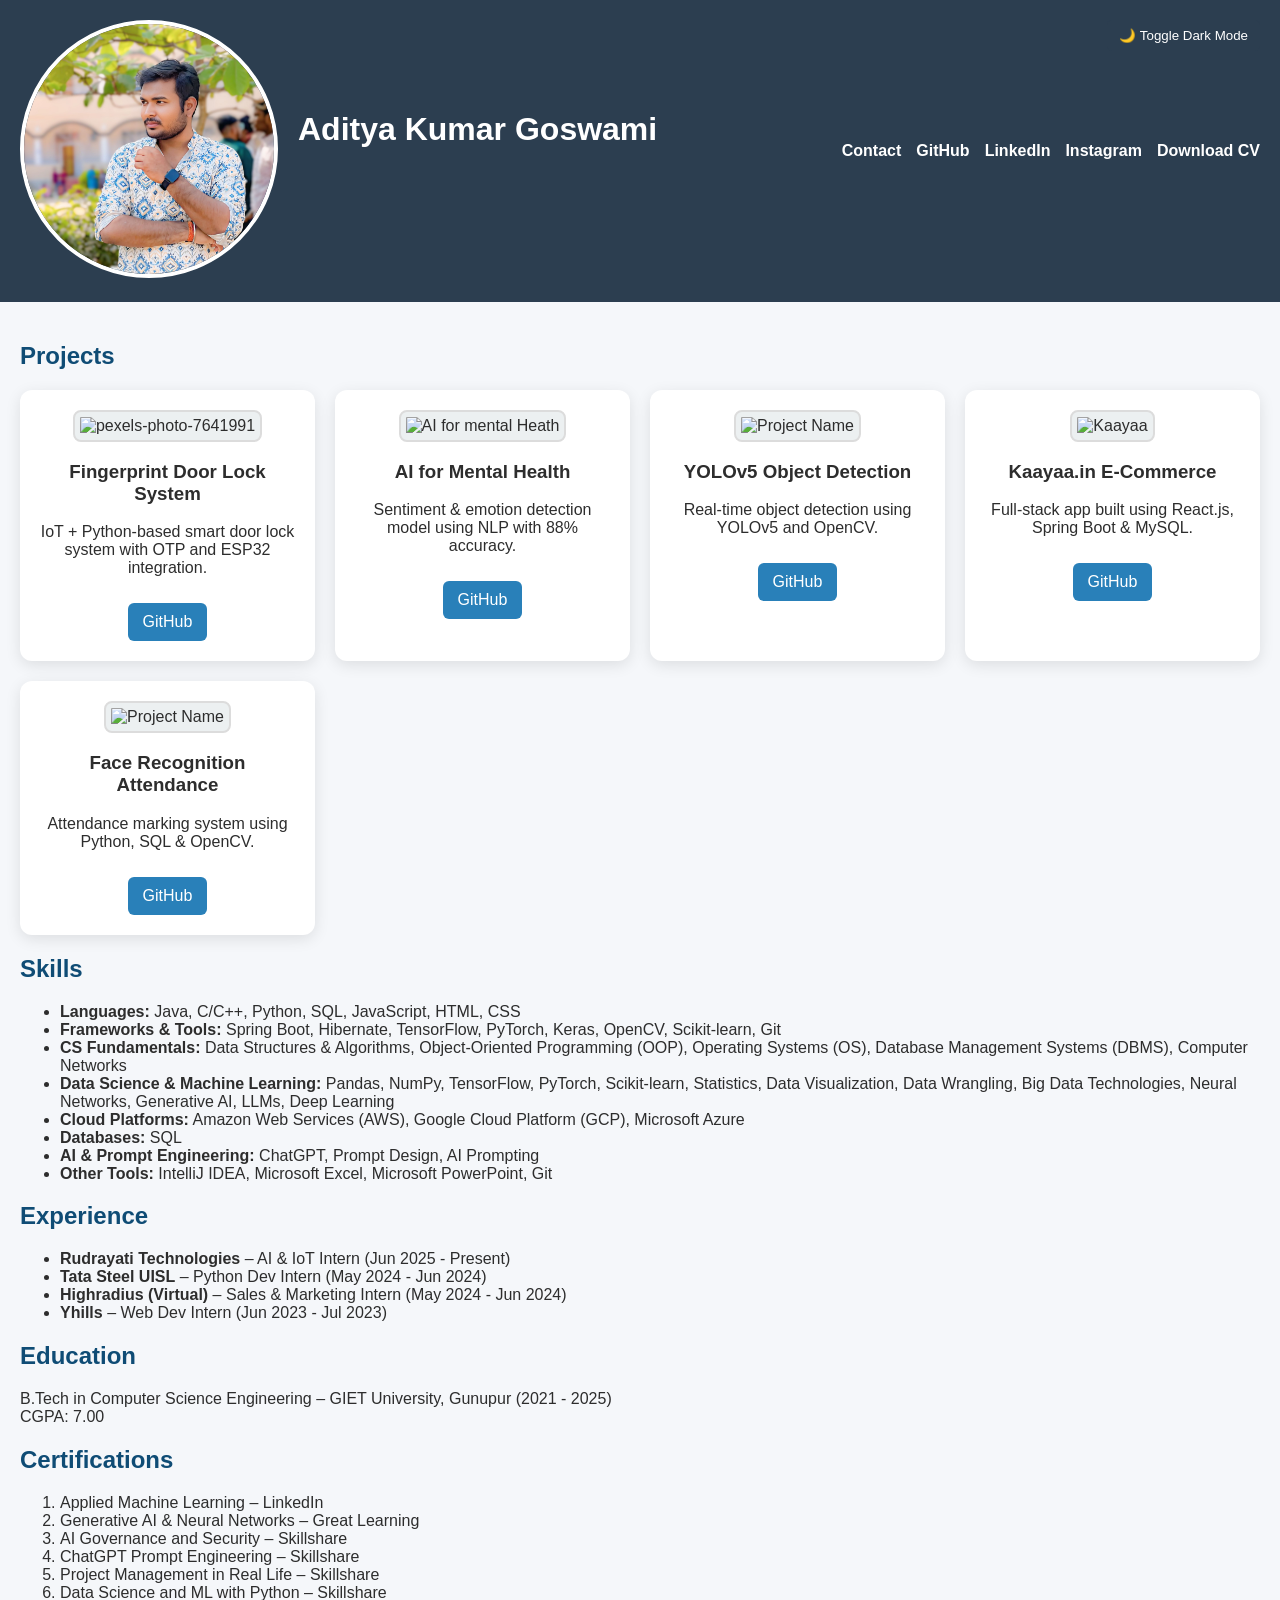
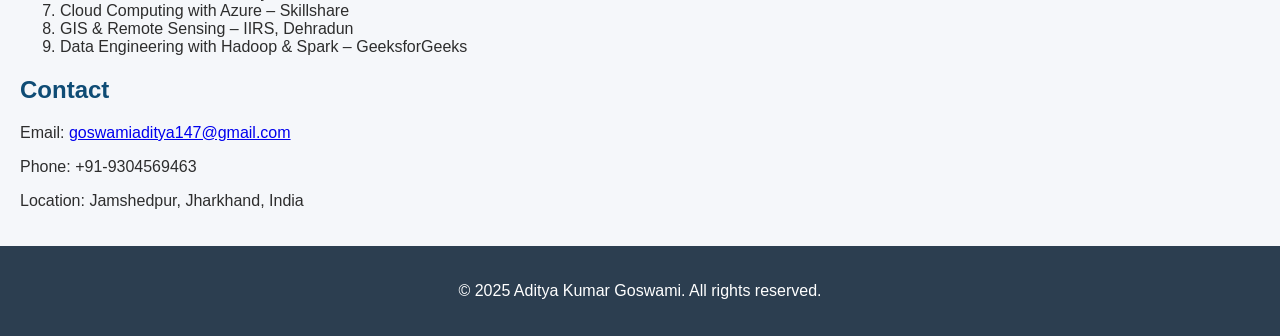
==== index.html @ 9caee517 "Rename index (1).html to index.html" ====
<!DOCTYPE html>
<html lang="en">
<head>
  <meta charset="UTF-8" />
  <meta name="viewport" content="width=device-width, initial-scale=1.0" />
  <title>Aditya Kumar Goswami | Portfolio</title>
  <link rel="stylesheet" href="style.css" />
  <script src="script.js" defer></script>
</head>
<body>
  <header>
    <div class="header-left">
      <div class="profile-pic">
        <img src="1738520344483.jpg" alt="Aditya Goswami" id="profile-image" />
      </div>
      <div class="intro-text">
        <h1>Aditya Kumar Goswami</h1>
        <p id="typing-intro"></p>
      </div>
    </div>
    <nav>
      <ul>
        <li><a href="#contact">Contact</a></li>
        <li><a href="https://github.com/aditya10m" target="_blank" rel="noopener noreferrer">GitHub</a></li>
        <li><a href="https://linkedin.com/in/aditya-goswami-2002adi" target="_blank" rel="noopener noreferrer">LinkedIn</a></li>
        <li><a href="https://www.instagram.com/adiityagoswamii/" target="_blank" rel="noopener noreferrer">Instagram</a></li>
        <li><a href="Aditya_Kumar_Goswami_Resume_ (2).pdf" download>Download CV</a></li>
      </ul>
    </nav>
  </header>

  <main>
    <section id="projects">
      <h2>Projects</h2>
      <div class="project-grid">
        <div class="project">
          <img src="https://images.pexels.com/photos/7641991/pexels-photo-7641991.jpeg" alt="pexels-photo-7641991" />
          <h3>Fingerprint Door Lock System</h3>
          <p>IoT + Python-based smart door lock system with OTP and ESP32 integration.</p>
          <a href="https://github.com/aditya10m/fingerprint-door-lock" target="_blank" rel="noopener noreferrer">GitHub</a>
        </div>
        <div class="project">
          <img src="https://images.pexels.com/photos/5181148/pexels-photo-5181148.jpeg" alt="AI for mental Heath" />
          <h3>AI for Mental Health</h3>
          <p>Sentiment & emotion detection model using NLP with 88% accuracy.</p>
          <a href="https://github.com/aditya10m/mental-health-ai" target="_blank" rel="noopener noreferrer">GitHub</a>
        </div>
        <div class="project">
          <img src="https://images.pexels.com/photos/10481269/pexels-photo-10481269.jpeg" alt="Project Name" />
          <h3>YOLOv5 Object Detection</h3>
          <p>Real-time object detection using YOLOv5 and OpenCV.</p>
          <a href="https://github.com/aditya10m/yolov5-detection" target="_blank" rel="noopener noreferrer">GitHub</a>
        </div>
        <div class="project">
          <img src="https://images.pexels.com/photos/6214450/pexels-photo-6214450.jpeg" alt="Kaayaa" />
          <h3>Kaayaa.in E-Commerce</h3>
          <p>Full-stack app built using React.js, Spring Boot & MySQL.</p>
          <a href="https://github.com/aditya10m/kaayaa-ecommerce" target="_blank" rel="noopener noreferrer">GitHub</a>
        </div>
        <div class="project">
          <img src="https://images.pexels.com/photos/8090151/pexels-photo-8090151.jpeg" alt="Project Name" />
          <h3>Face Recognition Attendance</h3>
          <p>Attendance marking system using Python, SQL & OpenCV.</p>
          <a href="https://github.com/aditya10m/face-recognition-attendance" target="_blank" rel="noopener noreferrer">GitHub</a>
        </div>
      </div>
    </section>

    <section id="skills">
      <h2>Skills</h2>
      <ul class="plain-skills">
        <li><strong>Languages:</strong> Java, C/C++, Python, SQL, JavaScript, HTML, CSS</li>
        <li><strong>Frameworks & Tools:</strong> Spring Boot, Hibernate, TensorFlow, PyTorch, Keras, OpenCV, Scikit-learn, Git</li>
        <li><strong>CS Fundamentals:</strong> Data Structures & Algorithms, Object-Oriented Programming (OOP), Operating Systems (OS), Database Management Systems (DBMS), Computer Networks</li>
        <li><strong>Data Science & Machine Learning:</strong> Pandas, NumPy, TensorFlow, PyTorch, Scikit-learn, Statistics, Data Visualization, Data Wrangling, Big Data Technologies, Neural Networks, Generative AI, LLMs, Deep Learning</li>
        <li><strong>Cloud Platforms:</strong> Amazon Web Services (AWS), Google Cloud Platform (GCP), Microsoft Azure</li>
        <li><strong>Databases:</strong> SQL</li>
        <li><strong>AI & Prompt Engineering:</strong> ChatGPT, Prompt Design, AI Prompting</li>
        <li><strong>Other Tools:</strong> IntelliJ IDEA, Microsoft Excel, Microsoft PowerPoint, Git</li>
      </ul>
    </section>

    <section id="experience">
      <h2>Experience</h2>
      <ul>
        <li><strong>Rudrayati Technologies</strong> – AI & IoT Intern (Jun 2025 - Present)</li>
        <li><strong>Tata Steel UISL</strong> – Python Dev Intern (May 2024 - Jun 2024)</li>
        <li><strong>Highradius (Virtual)</strong> – Sales & Marketing Intern (May 2024 - Jun 2024)</li>
        <li><strong>Yhills</strong> – Web Dev Intern (Jun 2023 - Jul 2023)</li>
      </ul>
    </section>

    <section id="education">
      <h2>Education</h2>
      <p>B.Tech in Computer Science Engineering – GIET University, Gunupur (2021 - 2025)<br />CGPA: 7.00</p>
    </section>

    <section id="certifications">
      <h2>Certifications</h2>
      <ol>
        <li>Applied Machine Learning – LinkedIn</li>
        <li>Generative AI & Neural Networks – Great Learning</li>
        <li>AI Governance and Security – Skillshare</li>
        <li>ChatGPT Prompt Engineering – Skillshare</li>
        <li>Project Management in Real Life – Skillshare</li>
        <li>Data Science and ML with Python – Skillshare</li>
        <li>Cloud Computing with Azure – Skillshare</li>
        <li>GIS & Remote Sensing – IIRS, Dehradun</li>
        <li>Data Engineering with Hadoop & Spark – GeeksforGeeks</li>
      </ol>
    </section>

    <section id="contact">
      <h2>Contact</h2>
      <p>Email: <a href="mailto:goswamiaditya147@gmail.com">goswamiaditya147@gmail.com</a></p>
      <p>Phone: +91-9304569463</p>
      <p>Location: Jamshedpur, Jharkhand, India</p>
    </section>
  </main>

  <footer>
    <p>&copy; 2025 Aditya Kumar Goswami. All rights reserved.</p>
  </footer>
</body>
</html>
---- style.css ----
body {
  margin: 0;
  font-family: 'Segoe UI', sans-serif;
  background-color: #f5f7fa;
  color: #2d2d2d;
  transition: background-color 0.3s ease, color 0.3s ease;
}

header {
  background-color: #2c3e50;
  color: white;
  padding: 20px;
  display: flex;
  justify-content: space-between;
  flex-wrap: wrap;
  align-items: center;
}

.header-left {
  display: flex;
  align-items: center;
}

.profile-pic img {
  height: 250px;
  width: 250px;
  border-radius: 50%;
  object-fit: cover;
  margin-right: 20px;
  border: 4px solid white;
}

nav ul {
  display: flex;
  gap: 15px;
  list-style: none;
  padding: 0;
  margin: 0;
  flex-wrap: wrap;
}

nav a {
  color: white;
  text-decoration: none;
  font-weight: bold;
}

main {
  padding: 20px;
}

h2 {
  color: #0f4c75;
}

.project-grid {
  display: grid;
  grid-template-columns: repeat(auto-fit, minmax(250px, 1fr));
  gap: 20px;
}

.project {
  background-color: #ffffff;
  border-radius: 12px;
  box-shadow: 0 4px 15px rgba(0, 0, 0, 0.1);
  padding: 20px;
  text-align: center;
  transition: transform 0.3s ease, box-shadow 0.3s ease;
}

.project:hover {
  transform: translateY(-8px);
  box-shadow: 0 12px 24px rgba(0, 0, 0, 0.2);
}

.project img {
  width: 100%;
  height: 200px;
  object-fit: cover;
  background-color: #ecf0f1;
  border: 2px solid #dcdcdc;
  padding: 5px;
  border-radius: 8px;
}


.project a {
  display: inline-block;
  margin-top: 10px;
  background-color: #2980b9;
  color: white;
  padding: 10px 15px;
  border-radius: 6px;
  text-decoration: none;
  font-weight: 500;
}

footer {
  text-align: center;
  padding: 20px;
  background-color: #2c3e50;
  color: white;
}

.dark-mode {
  background-color: #121212;
  color: #e0e0e0;
}

.dark-mode header,
.dark-mode footer {
  background-color: #1e1e1e;
  color: white;
}

.dark-mode .project {
  background-color: #1e1e1e;
  box-shadow: 0 0 10px rgba(255, 255, 255, 0.05);
}

#typing-intro {
  font-size: 1.5rem;
  color: #2980b9;
  font-weight: bold;
  text-align: center;
  padding: 10px;
  margin-top: 10px;
}

@media screen and (max-width: 768px) {
  .header-left {
    flex-direction: column;
    align-items: center;
    text-align: center;
  }
  nav ul {
    justify-content: center;
    flex-direction: column;
    align-items: center;
  }
  .profile-pic img {
    margin-bottom: 10px;
  }
  main {
    padding: 15px;
  }
  .project-grid {
    grid-template-columns: 1fr;
  }
}
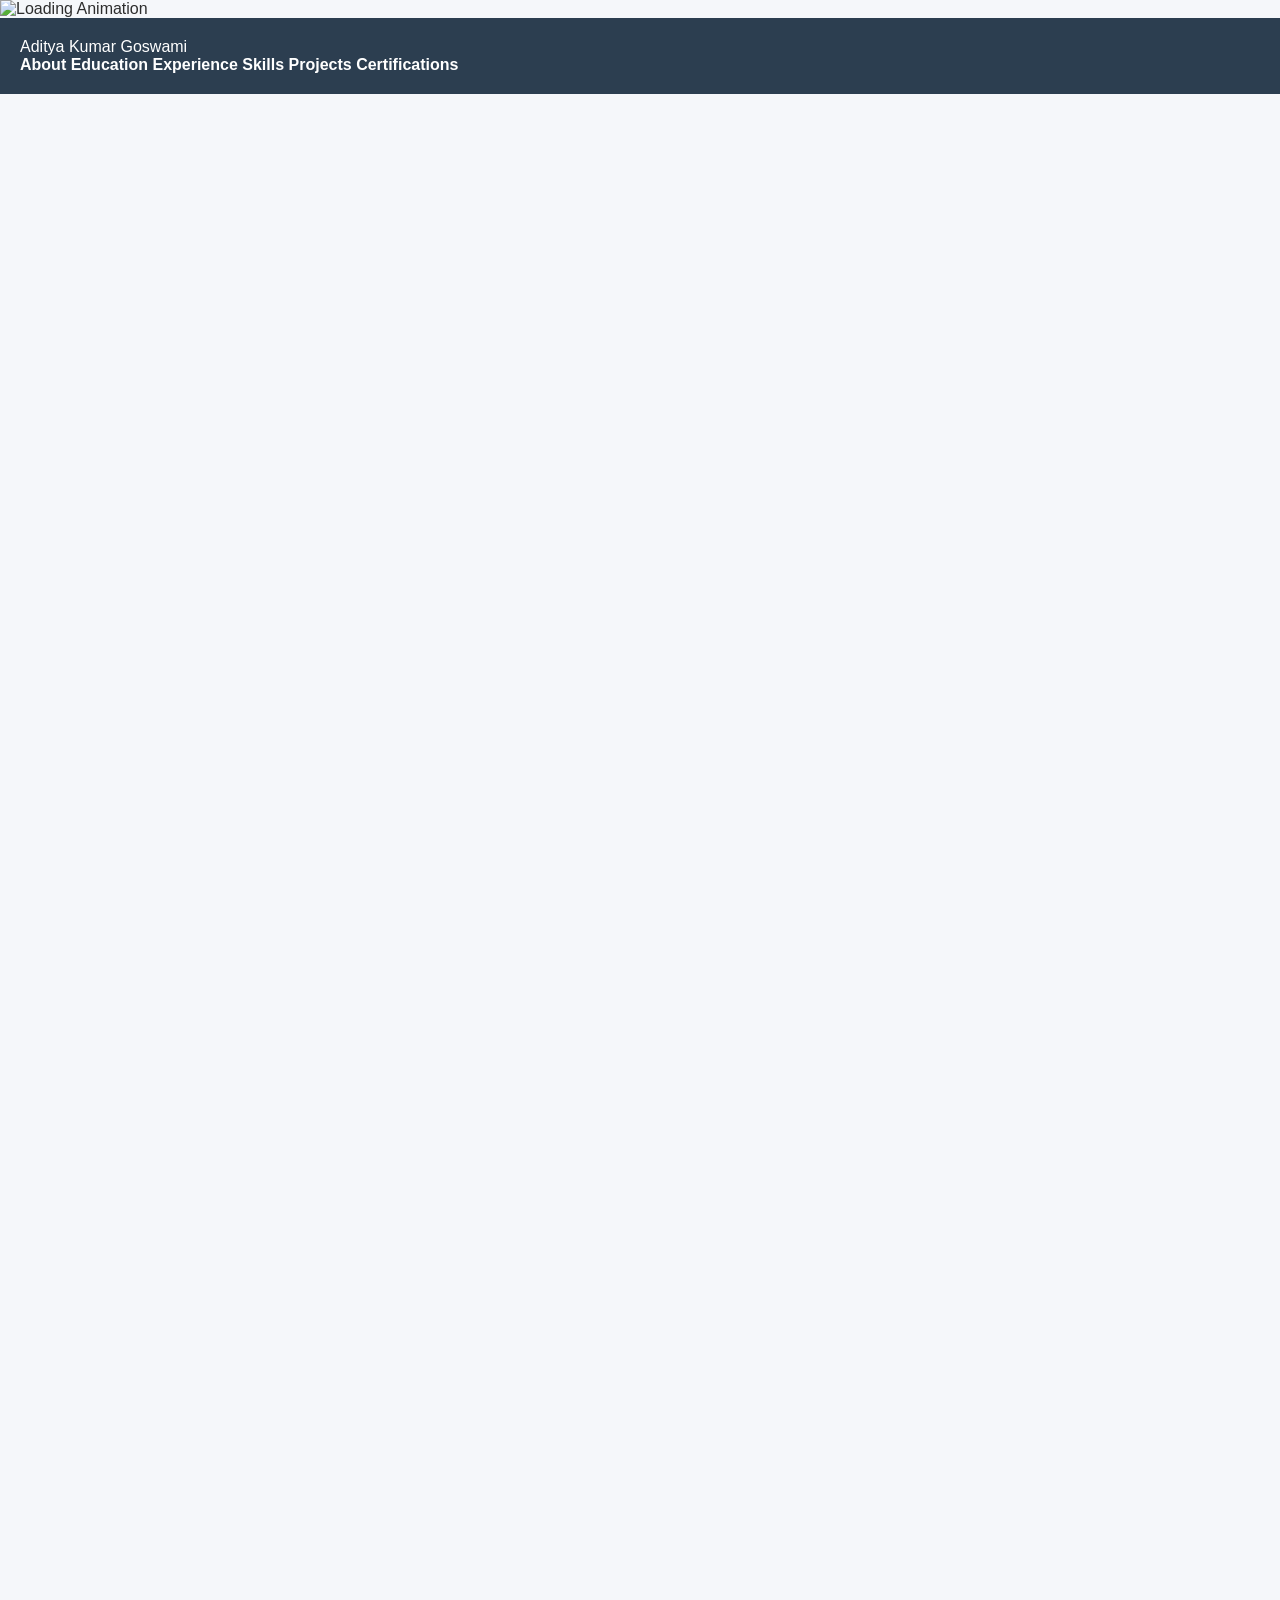
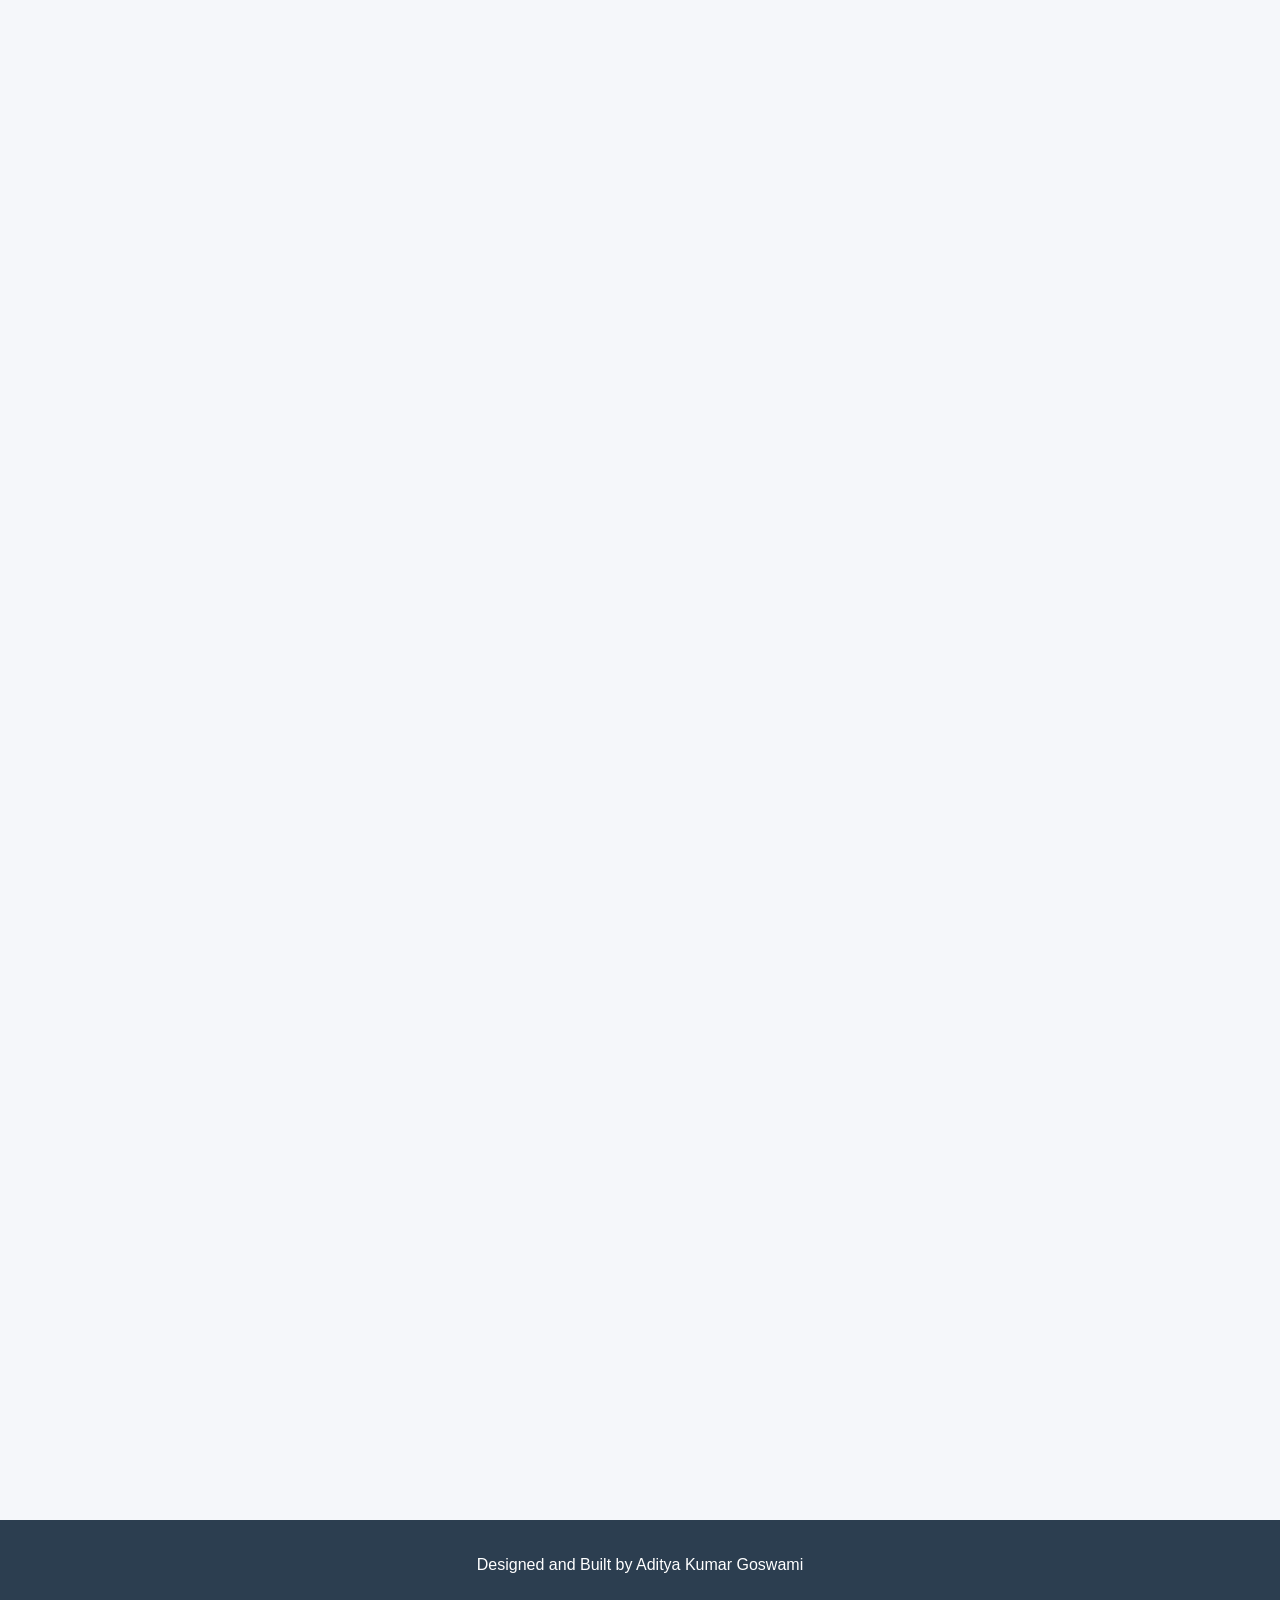
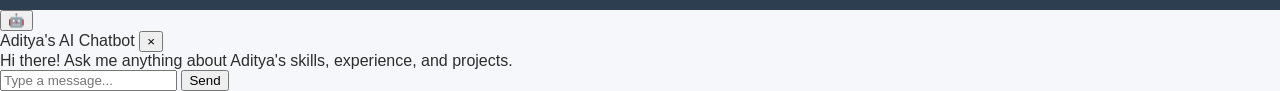
==== commit bd42c9de: "Update index.html" ====
--- a/index.html
+++ b/index.html
@@ -1,125 +1,570 @@
 <!DOCTYPE html>
 <html lang="en">
 <head>
-  <meta charset="UTF-8" />
-  <meta name="viewport" content="width=device-width, initial-scale=1.0" />
-  <title>Aditya Kumar Goswami | Portfolio</title>
-  <link rel="stylesheet" href="style.css" />
-  <script src="script.js" defer></script>
+    <meta charset="UTF-8">
+    <meta name="viewport" content="width=device-width, initial-scale=1.0">
+    <title>Aditya Kumar Goswami | Portfolio</title>
+    <link rel="preconnect" href="https://fonts.googleapis.com">
+    <link rel="preconnect" href="https://fonts.gstatic.com" crossorigin>
+    <link href="https://fonts.googleapis.com/css2?family=Poppins:wght@300;400;500;600;700&display=swap" rel="stylesheet">
+    <link rel="stylesheet" href="style.css">
 </head>
 <body>
-  <header>
-    <div class="header-left">
-      <div class="profile-pic">
-        <img src="1738520344483.jpg" alt="Aditya Goswami" id="profile-image" />
-      </div>
-      <div class="intro-text">
-        <h1>Aditya Kumar Goswami</h1>
-        <p id="typing-intro"></p>
-      </div>
+
+    <!-- Main Preloader -->
+    <div id="preloader">
+        <img src="https://images.pexels.com/photos/879109/pexels-photo-879109.jpeg" alt="Loading Animation" class="loader-image">
     </div>
-    <nav>
-      <ul>
-        <li><a href="#contact">Contact</a></li>
-        <li><a href="https://github.com/aditya10m" target="_blank" rel="noopener noreferrer">GitHub</a></li>
-        <li><a href="https://linkedin.com/in/aditya-goswami-2002adi" target="_blank" rel="noopener noreferrer">LinkedIn</a></li>
-        <li><a href="https://www.instagram.com/adiityagoswamii/" target="_blank" rel="noopener noreferrer">Instagram</a></li>
-        <li><a href="Aditya_Kumar_Goswami_Resume_ (2).pdf" download>Download CV</a></li>
-      </ul>
-    </nav>
-  </header>
-
-  <main>
-    <section id="projects">
-      <h2>Projects</h2>
-      <div class="project-grid">
-        <div class="project">
-          <img src="https://images.pexels.com/photos/7641991/pexels-photo-7641991.jpeg" alt="pexels-photo-7641991" />
-          <h3>Fingerprint Door Lock System</h3>
-          <p>IoT + Python-based smart door lock system with OTP and ESP32 integration.</p>
-          <a href="https://github.com/aditya10m/fingerprint-door-lock" target="_blank" rel="noopener noreferrer">GitHub</a>
+
+    <header>
+        <div class="container">
+            <span class="logo">Aditya Kumar Goswami</span>
+            <nav class="nav-links">
+                <a href="#about">About</a>
+                <a href="#education">Education</a>
+                <a href="#experience">Experience</a>
+                <a href="#skills">Skills</a>
+                <a href="#projects">Projects</a>
+                <a href="#certifications">Certifications</a>
+            </nav>
         </div>
-        <div class="project">
-          <img src="https://images.pexels.com/photos/5181148/pexels-photo-5181148.jpeg" alt="AI for mental Heath" />
-          <h3>AI for Mental Health</h3>
-          <p>Sentiment & emotion detection model using NLP with 88% accuracy.</p>
-          <a href="https://github.com/aditya10m/mental-health-ai" target="_blank" rel="noopener noreferrer">GitHub</a>
+    </header>
+
+    <main class="hidden-until-loaded">
+        <!-- About Section -->
+        <section id="about" class="section">
+            <div class="container hero fade-in-up">
+                <div class="about-content">
+                    <div class="about-text">
+                        <img src="https://media.licdn.com/dms/image/v2/D4E03AQFhVcs6I_U81g/profile-displayphoto-shrink_800_800/B4EZU43xXkGYAs-/0/1740415900931?e=1759968000&v=beta&t=Bw-JlSOUQEfnYe8GjG--J8WN7OvDdaYjADPb8DIlbi8" alt="Aditya's Profile Picture" class="profile-picture">
+                        <h1>Aditya Kumar Goswami</h1>
+                        <div class="animated-roles">
+                            <span class="typing-text"></span><span class="cursor">|</span>
+                        </div>
+                    </div>
+                </div>
+                <div class="contact-info">
+                    <a href="https://linkedin.com/in/aditya-goswami-2002adi" target="_blank">
+                        <svg class="icon" xmlns="http://www.w3.org/2000/svg" viewBox="0 0 24 24" width="24" height="24"><path d="M19 0h-14c-2.761 0-5 2.239-5 5v14c0 2.761 2.239 5 5 5h14c2.762 0 5-2.239 5-5v-14c0-2.761-2.238-5-5-5zm-11 19h-3v-11h3v11zm-1.5-12.268c-.966 0-1.75-.79-1.75-1.761 0-.971.784-1.76 1.75-1.76s1.75.789 1.75 1.76c0 .971-.784 1.761-1.75 1.761zm13.5 12.268h-3v-5.604c0-3.368-4-3.113-4 0v5.604h-3v-11h3v1.765c1.396-2.586 7-2.777 7 2.476v6.759z"/></svg>LinkedIn
+                    </a>
+                    <a href="https://github.com/aditya10m" target="_blank">
+                        <svg class="icon" xmlns="http://www.w3.org/2000/svg" viewBox="0 0 24 24" width="24" height="24"><path d="M12 0c-6.626 0-12 5.373-12 12 0 5.302 3.438 9.8 8.207 11.387.599.111.793-.261.793-.577v-2.234c-3.338.726-4.033-1.416-4.033-1.416-.546-1.387-1.333-1.756-1.333-1.756-1.089-.745.083-.729.083-.729 1.205.084 1.839 1.237 1.839 1.237 1.07 1.834 2.809 1.305 3.492.997.107-.775.418-1.305.762-1.604-2.665-.305-5.467-1.334-5.467-5.931 0-1.311.469-2.381 1.236-3.221-.124-.303-.535-1.524.117-3.176 0 0 1.008-.322 3.301 1.23.957-.266 1.983-.399 3.003-.404 1.02.005 2.046.138 3.006.404 2.291-1.552 3.297-1.23 3.297-1.23.653 1.653.242 2.874.118 3.176.77.84 1.235 1.911 1.235 3.221 0 4.609-2.807 5.624-5.479 5.921.43.372.823 1.102.823 2.222v3.293c0 .319.192.601.797.576 4.765-1.589 8.204-6.086 8.204-11.386 0-6.627-5.373-12-12-12z"/></svg>GitHub
+                    </a>
+                    <a href="mailto:goswamiaditya147@gmail.com">
+                        <svg class="icon" xmlns="http://www.w3.org/2000/svg" viewBox="0 0 24 24" width="24" height="24"><path d="M22 6c0-1.104-.896-2-2-2h-16c-1.104 0-2 .896-2 2v12c0 1.104.896 2 2 2h16c1.104 0 2-.896 2-2v-12zm-2 0l-8 5.337-8-5.337h16zm0 12h-16v-1.755l8 5.336 8-5.336v1.755z"/></svg>Email
+                    </a>
+                    <a href="tel:+919304569463">
+                        <svg class="icon" xmlns="http://www.w3.org/2000/svg" viewBox="0 0 24 24" width="24" height="24"><path d="M20 22.5c0 .828-.672 1.5-1.5 1.5s-1.5-.672-1.5-1.5c0-.828.672-1.5 1.5-1.5s1.5.672 1.5 1.5zm-8 0c0 .828-.672 1.5-1.5 1.5s-1.5-.672-1.5-1.5c0-.828.672-1.5 1.5-1.5s1.5.672 1.5 1.5zm8-18c0-1.104-.896-2-2-2h-12c-1.104 0-2 .896-2 2v14c0 1.104.896 2 2 2h12c1.104 0 2-.896 2-2v-14zm-2 0v14h-12v-14h12z"/></svg>+91-9304569463
+                    </a>
+                </div>
+                <div class="download-button-container">
+                    <a href="" download="Aditya_Kumar_Goswami_CV.pdf">
+                        <button class="download-cv-btn">Download CV</button>
+                    </a>
+                </div>
+            </div>
+        </section>
+
+        <!-- Education Section -->
+        <section id="education" class="section">
+            <div class="container">
+                <h2 class="section-heading fade-in-up">
+                    <svg class="icon" xmlns="http://www.w3.org/2000/svg" viewBox="0 0 24 24" width="30" height="30"><path d="M12 11c1.657 0 3-1.343 3-3s-1.343-3-3-3-3 1.343-3 3 1.343 3 3 3zm5-6.5c-1.385.0-2.529.626-3.235 1.637-.69-.976-1.815-1.637-3.235-1.637-1.657 0-3 1.343-3 3s1.343 3 3 3c1.657 0 3-1.343 3-3v-2.005l1-1.011c.883-.883 2.05-.999 3.012-.662.962.337 1.642 1.18 1.642 2.278v6.995c0 1.104.896 2 2 2h1v-12c0-1.104-.896-2-2-2zm-12 11.5v-10h-2v12h18v-2h-16zm12 5h-12v-2h12v2z"/></svg>
+                    Education
+                </h2>
+                <div class="timeline">
+                    <div class="timeline-item fade-in-up">
+                        <div class="timeline-item-content card">
+                            <h3>B.Tech in Computer Science Engineering</h3>
+                            <p>Gandhi Institute Of Engineering Technology, Gunupur</p>
+                            <p><strong>CGPA:</strong> 7.00</p>
+                            <p>2021-2025</p>
+                        </div>
+                    </div>
+                </div>
+            </div>
+        </section>
+
+        <!-- Experience Section -->
+        <section id="experience" class="section">
+            <div class="container">
+                <h2 class="section-heading fade-in-up">
+                    <svg class="icon" xmlns="http://www.w3.org/2000/svg" viewBox="0 0 24 24" width="30" height="30"><path d="M12 2c5.523 0 10 4.477 10 10s-4.477 10-10 10-10-4.477-10-10 4.477-10 10-10zm0 2c-4.418 0-8 3.582-8 8s3.582 8 8 8 8-3.582 8-8-3.582-8-8-8zm.996 4.332l.004-.002c-.002-.001-.004-.002-.007-.002h-1.986c-.003 0-.005.001-.007.002l.004.002v5.668h-2c-.552 0-1 .448-1 1s.448 1 1 1h6c.552 0 1-.448 1-1s-.448-1-1-1h-2v-5.668z"/></svg>
+                    Experience
+                </h2>
+                <div class="timeline">
+                    <div class="timeline-item fade-in-up">
+                        <div class="timeline-item-content card">
+                            <h3>IOT And AI Developer Intern</h3>
+                            <p>Rudrayati Technologies | June 2025 - Current</p>
+                            <ul>
+                                <li>Designed and implemented a fingerprint-based door lock system for Tata Steel Jamshedpur using IoT and Python.</li>
+                                <li>Developing a Head Count System using Python and AI with real-time occupancy tracking.</li>
+                            </ul>
+                        </div>
+                    </div>
+                    <div class="timeline-item fade-in-up">
+                        <div class="timeline-item-content card">
+                            <h3>Python Development Engineer Intern</h3>
+                            <p>Tata Steel Utilities & Infrastructure Services LTD | May 2024 - June 2024</p>
+                            <ul>
+                                <li>Built a Face Recognition Attendance System using Python, OpenCV, SQL, and Machine Learning.</li>
+                                <li>Implemented backend database integration, testing, and real-time monitoring tools.</li>
+                            </ul>
+                        </div>
+                    </div>
+                    <div class="timeline-item fade-in-up">
+                        <div class="timeline-item-content card">
+                            <h3>Sales and Marketing Intern</h3>
+                            <p>Highradius (Virtual) | May 2024 - June 2024</p>
+                            <ul>
+                                <li>Developed impactful sales management presentations and data-driven visuals.</li>
+                            </ul>
+                        </div>
+                    </div>
+                    <div class="timeline-item fade-in-up">
+                        <div class="timeline-item-content card">
+                            <h3>Web Development Intern</h3>
+                            <p>Yhills | June 2023 - July 2023</p>
+                            <ul>
+                                <li>Developed an E-commerce website with SQL backend and a responsive landing page using HTML, CSS, JavaScript, Bootstrap.</li>
+                            </ul>
+                        </div>
+                    </div>
+                </div>
+            </div>
+        </section>
+
+        <!-- Skills Section -->
+        <section id="skills" class="section">
+            <div class="container">
+                <h2 class="section-heading fade-in-up">
+                    <svg class="icon" xmlns="http://www.w3.org/2000/svg" viewBox="0 0 24 24" width="30" height="30"><path d="M12 2c5.514 0 10 4.486 10 10s-4.486 10-10 10-10-4.486-10-10 4.486-10 10-10zm0 2c-4.411 0-8 3.589-8 8s3.589 8 8 8 8-3.589 8-8-3.589-8-8-8zm2 14h-4c-1.104 0-2-.896-2-2s.896-2 2-2h4c1.104 0 2 .896 2 2s-.896 2-2 2zm0-4h-4c-1.104 0-2-.896-2-2s.896-2 2-2h4c1.104 0 2 .896 2 2s-.896 2-2 2zm0-4h-4c-1.104 0-2-.896-2-2s.896-2 2-2h4c1.104 0 2 .896 2 2s-.896 2-2 2zm-4-4h4c1.104 0 2-.896 2-2s-.896-2-2-2h-4c-1.104 0-2 .896-2 2s.896 2 2 2z"/></svg>
+                    Skills
+                </h2>
+                <div class="skills-grid">
+                    <div class="skill-category card fade-in-up">
+                        <h4>Languages</h4>
+                        <div class="skill-list">
+                            <span class="skill-item">Java</span>
+                            <span class="skill-item">C</span>
+                            <span class="skill-item">C++</span>
+                            <span class="skill-item">C#</span>
+                            <span class="skill-item">Python</span>
+                            <span class="skill-item">SQL</span>
+                            <span class="skill-item">JavaScript</span>
+                            <span class="skill-item">HTML</span>
+                            <span class="skill-item">CSS</span>
+                        </div>
+                    </div>
+                    <div class="skill-category card fade-in-up">
+                        <h4>Frameworks & Tools</h4>
+                        <div class="skill-list">
+                            <span class="skill-item">Spring Boot</span>
+                            <span class="skill-item">Hibernate</span>
+                            <span class="skill-item">.NET Core</span>
+                            <span class="skill-item">TensorFlow</span>
+                            <span class="skill-item">PyTorch</span>
+                            <span class="skill-item">Keras</span>
+                            <span class="skill-item">OpenCV</span>
+                            <span class="skill-item">Scikit-learn</span>
+                            <span class="skill-item">Git</span>
+                        </div>
+                    </div>
+                    <div class="skill-category card fade-in-up">
+                        <h4>CS Fundamentals</h4>
+                        <div class="skill-list">
+                            <span class="skill-item">DSA</span>
+                            <span class="skill-item">OOP</span>
+                            <span class="skill-item">Operating Systems</span>
+                            <span class="skill-item">Computer Networks</span>
+                        </div>
+                    </div>
+                    <div class="skill-category card fade-in-up">
+                        <h4>Data Science & ML</h4>
+                        <div class="skill-list">
+                            <span class="skill-item">Pandas</span>
+                            <span class="skill-item">NumPy</span>
+                            <span class="skill-item">TensorFlow</span>
+                            <span class="skill-item">PyTorch</span>
+                            <span class="skill-item">Scikit-learn</span>
+                            <span class="skill-item">Statistics</span>
+                            <span class="skill-item">Data Visualization</span>
+                            <span class="skill-item">Data Wrangling</span>
+                            <span class="skill-item">Big Data</span>
+                            <span class="skill-item">Neural Networks</span>
+                            <span class="skill-item">Generative AI</span>
+                            <span class="skill-item">LLMs</span>
+                            <span class="skill-item">Deep Learning</span>
+                        </div>
+                    </div>
+                    <div class="skill-category card fade-in-up">
+                        <h4>Cloud Platforms</h4>
+                        <div class="skill-list">
+                            <span class="skill-item">AWS</span>
+                            <span class="skill-item">GCP</span>
+                            <span class="skill-item">Microsoft Azure</span>
+                        </div>
+                    </div>
+                    <div class="skill-category card fade-in-up">
+                        <h4>Databases</h4>
+                        <div class="skill-list">
+                            <span class="skill-item">SQL</span>
+                            <span class="skill-item">DBMS</span>
+                        </div>
+                    </div>
+                    <div class="skill-category card fade-in-up">
+                        <h4>AI & Prompt Eng.</h4>
+                        <div class="skill-list">
+                            <span class="skill-item">ChatGPT</span>
+                            <span class="skill-item">Prompt Design</span>
+                            <span class="skill-item">AI Prompting</span>
+                        </div>
+                    </div>
+                    <div class="skill-category card fade-in-up">
+                        <h4>Other Tools</h4>
+                        <div class="skill-list">
+                            <span class="skill-item">IntelliJ IDEA</span>
+                            <span class="skill-item">Microsoft Excel</span>
+                            <span class="skill-item">Microsoft PowerPoint</span>
+                            <span class="skill-item">Rubrik</span>
+                            <span class="skill-item">Git</span>
+                        </div>
+                    </div>
+                </div>
+            </div>
+        </section>
+
+        <!-- Projects Section -->
+        <section id="projects" class="section">
+            <div class="container">
+                <h2 class="section-heading fade-in-up">
+                    <svg class="icon" xmlns="http://www.w3.org/2000/svg" viewBox="0 0 24 24" width="30" height="30"><path d="M12 2c5.514 0 10 4.486 10 10s-4.486 10-10 10-10-4.486-10-10 4.486-10 10-10zm0 2c-4.411 0-8 3.589-8 8s3.589 8 8 8 8-3.589 8-8-3.589-8-8-8zm-1 3.5v7h2v-7h-2zm-3 0v7h2v-7h-2zm6 0v7h2v-7h-2z"/></svg>
+                    Projects
+                </h2>
+                <div class="projects-grid">
+                    <div class="project-card card fade-in-up">
+                        <h3>Kaayaa.in (E-commerce Website)</h3>
+                        <p data-brief="Built a full-stack e-commerce site with React.js, Spring Boot, and MySQL, featuring login, cart, and admin panel.">Built a full-stack e-commerce site with React.js, Spring Boot, and MySQL, featuring login, cart, and admin panel.</p>
+                        <button class="expand-btn">✨ Expand Details</button>
+                        <div class="generated-description" style="display:none;"></div>
+                        <div class="loading-indicator" style="display:none;">Generating...</div>
+                    </div>
+                    <div class="project-card card fade-in-up">
+                        <h3>AI for Mental Health (Sentiment Detection)</h3>
+                        <p data-brief="Created a sentiment & emotion detection model using Python, achieving 88% accuracy.">Created a sentiment & emotion detection model using Python, achieving 88% accuracy.</p>
+                        <button class="expand-btn">✨ Expand Details</button>
+                        <div class="generated-description" style="display:none;"></div>
+                        <div class="loading-indicator" style="display:none;">Generating...</div>
+                    </div>
+                    <div class="project-card card fade-in-up">
+                        <h3>Object Detection System (YOLOv5)</h3>
+                        <p data-brief="Implemented real-time object detection and tracking using YOLOv5 and OpenCV.">Implemented real-time object detection and tracking using YOLOv5 and OpenCV.</p>
+                        <button class="expand-btn">✨ Expand Details</button>
+                        <div class="generated-description" style="display:none;"></div>
+                        <div class="loading-indicator" style="display:none;">Generating...</div>
+                    </div>
+                    <div class="project-card card fade-in-up">
+                        <h3>Face Recognition Attendance System</h3>
+                        <p data-brief="Developed a robust attendance system using Python, AI, ML, and SQL.">Developed a robust attendance system using Python, AI, ML, and SQL.</p>
+                        <button class="expand-btn">✨ Expand Details</button>
+                        <div class="generated-description" style="display:none;"></div>
+                        <div class="loading-indicator" style="display:none;">Generating...</div>
+                    </div>
+                    <div class="project-card card fade-in-up">
+                        <h3>Banking Management System</h3>
+                        <p data-brief="Built a Java-based banking system with secure transaction processing and SQL database.">Built a Java-based banking system with secure transaction processing and SQL database.</p>
+                        <button class="expand-btn">✨ Expand Details</button>
+                        <div class="generated-description" style="display:none;"></div>
+                        <div class="loading-indicator" style="display:none;">Generating...</div>
+                    </div>
+                </div>
+            </div>
+        </section>
+
+        <!-- Certifications Section -->
+        <section id="certifications" class="section">
+            <div class="container">
+                <h2 class="section-heading fade-in-up">
+                    <svg class="icon" xmlns="http://www.w3.org/2000/svg" viewBox="0 0 24 24" width="30" height="30"><path d="M22 6c0-1.104-.896-2-2-2h-16c-1.104 0-2 .896-2 2v12c0 1.104.896 2 2 2h16c1.104 0 2-.896 2-2v-12zm-2 0l-8 5.337-8-5.337h16zm0 12h-16v-1.755l8 5.336 8-5.336v1.755z"/></svg>
+                    Certifications
+                </h2>
+                <div class="certifications-list">
+                    <div class="certification-card fade-in-up">
+                        <h4>GIS & Remote Sensing</h4>
+                        <p>IIRS, Dehradun</p>
+                    </div>
+                    <div class="certification-card fade-in-up">
+                        <h4>Applied Machine Learning: Algorithms</h4>
+                        <p>LinkedIn (Issued Jul 2025)</p>
+                    </div>
+                    <div class="certification-card fade-in-up">
+                        <h4>Generative AI & Neural Networks</h4>
+                        <p>Great Learning (Issued Jul 2024)</p>
+                    </div>
+                    <div class="certification-card fade-in-up">
+                        <h4>Data Science and Machine Learning with Python</h4>
+                        <p>Skillshare (Issued Jun 2025)</p>
+                    </div>
+                    <div class="certification-card fade-in-up">
+                        <h4>Artificial Intelligence (AI) Governance and Security 2025</h4>
+                        <p>Skillshare (Issued May 2025)</p>
+                    </div>
+                    <div class="certification-card fade-in-up">
+                        <h4>ChatGPT Masterclass: The Guide to AI & Prompt Engineering</h4>
+                        <p>Skillshare (Issued May 2025)</p>
+                    </div>
+                    <div class="certification-card fade-in-up">
+                        <h4>Project Management in Real Life</h4>
+                        <p>Skillshare (Issued May 2025)</p>
+                    </div>
+                    <div class="certification-card fade-in-up">
+                        <h4>Cloud Computing with Azure</h4>
+                        <p>Skillshare (Issued Apr 2025)</p>
+                    </div>
+                    <div class="certification-card fade-in-up">
+                        <h4>Data Engineering Course Online – With Hadoop and Spark</h4>
+                        <p>GeeksforGeeks (Issued Jun 2025)</p>
+                    </div>
+                </div>
+            </div>
+        </section>
+    </main>
+
+    <footer>
+        <p>Designed and Built by Aditya Kumar Goswami</p>
+    </footer>
+
+    <!-- Chatbot Button and Container -->
+    <button id="chatbot-button">🤖</button>
+    <div id="chatbot-container">
+        <div class="chatbot-header">
+            <span>Aditya's AI Chatbot</span>
+            <button class="close-btn">&times;</button>
         </div>
-        <div class="project">
-          <img src="https://images.pexels.com/photos/10481269/pexels-photo-10481269.jpeg" alt="Project Name" />
-          <h3>YOLOv5 Object Detection</h3>
-          <p>Real-time object detection using YOLOv5 and OpenCV.</p>
-          <a href="https://github.com/aditya10m/yolov5-detection" target="_blank" rel="noopener noreferrer">GitHub</a>
+        <div class="chatbot-messages">
+            <div class="message-bubble bot-message">Hi there! Ask me anything about Aditya's skills, experience, and projects.</div>
         </div>
-        <div class="project">
-          <img src="https://images.pexels.com/photos/6214450/pexels-photo-6214450.jpeg" alt="Kaayaa" />
-          <h3>Kaayaa.in E-Commerce</h3>
-          <p>Full-stack app built using React.js, Spring Boot & MySQL.</p>
-          <a href="https://github.com/aditya10m/kaayaa-ecommerce" target="_blank" rel="noopener noreferrer">GitHub</a>
+        <div class="chatbot-input-area">
+            <input type="text" id="chatbot-input" placeholder="Type a message...">
+            <button id="chatbot-send-btn">Send</button>
         </div>
-        <div class="project">
-          <img src="https://images.pexels.com/photos/8090151/pexels-photo-8090151.jpeg" alt="Project Name" />
-          <h3>Face Recognition Attendance</h3>
-          <p>Attendance marking system using Python, SQL & OpenCV.</p>
-          <a href="https://github.com/aditya10m/face-recognition-attendance" target="_blank" rel="noopener noreferrer">GitHub</a>
-        </div>
-      </div>
-    </section>
-
-    <section id="skills">
-      <h2>Skills</h2>
-      <ul class="plain-skills">
-        <li><strong>Languages:</strong> Java, C/C++, Python, SQL, JavaScript, HTML, CSS</li>
-        <li><strong>Frameworks & Tools:</strong> Spring Boot, Hibernate, TensorFlow, PyTorch, Keras, OpenCV, Scikit-learn, Git</li>
-        <li><strong>CS Fundamentals:</strong> Data Structures & Algorithms, Object-Oriented Programming (OOP), Operating Systems (OS), Database Management Systems (DBMS), Computer Networks</li>
-        <li><strong>Data Science & Machine Learning:</strong> Pandas, NumPy, TensorFlow, PyTorch, Scikit-learn, Statistics, Data Visualization, Data Wrangling, Big Data Technologies, Neural Networks, Generative AI, LLMs, Deep Learning</li>
-        <li><strong>Cloud Platforms:</strong> Amazon Web Services (AWS), Google Cloud Platform (GCP), Microsoft Azure</li>
-        <li><strong>Databases:</strong> SQL</li>
-        <li><strong>AI & Prompt Engineering:</strong> ChatGPT, Prompt Design, AI Prompting</li>
-        <li><strong>Other Tools:</strong> IntelliJ IDEA, Microsoft Excel, Microsoft PowerPoint, Git</li>
-      </ul>
-    </section>
-
-    <section id="experience">
-      <h2>Experience</h2>
-      <ul>
-        <li><strong>Rudrayati Technologies</strong> – AI & IoT Intern (Jun 2025 - Present)</li>
-        <li><strong>Tata Steel UISL</strong> – Python Dev Intern (May 2024 - Jun 2024)</li>
-        <li><strong>Highradius (Virtual)</strong> – Sales & Marketing Intern (May 2024 - Jun 2024)</li>
-        <li><strong>Yhills</strong> – Web Dev Intern (Jun 2023 - Jul 2023)</li>
-      </ul>
-    </section>
-
-    <section id="education">
-      <h2>Education</h2>
-      <p>B.Tech in Computer Science Engineering – GIET University, Gunupur (2021 - 2025)<br />CGPA: 7.00</p>
-    </section>
-
-    <section id="certifications">
-      <h2>Certifications</h2>
-      <ol>
-        <li>Applied Machine Learning – LinkedIn</li>
-        <li>Generative AI & Neural Networks – Great Learning</li>
-        <li>AI Governance and Security – Skillshare</li>
-        <li>ChatGPT Prompt Engineering – Skillshare</li>
-        <li>Project Management in Real Life – Skillshare</li>
-        <li>Data Science and ML with Python – Skillshare</li>
-        <li>Cloud Computing with Azure – Skillshare</li>
-        <li>GIS & Remote Sensing – IIRS, Dehradun</li>
-        <li>Data Engineering with Hadoop & Spark – GeeksforGeeks</li>
-      </ol>
-    </section>
-
-    <section id="contact">
-      <h2>Contact</h2>
-      <p>Email: <a href="mailto:goswamiaditya147@gmail.com">goswamiaditya147@gmail.com</a></p>
-      <p>Phone: +91-9304569463</p>
-      <p>Location: Jamshedpur, Jharkhand, India</p>
-    </section>
-  </main>
-
-  <footer>
-    <p>&copy; 2025 Aditya Kumar Goswami. All rights reserved.</p>
-  </footer>
+    </div>
+    
+    <script>
+        document.addEventListener("DOMContentLoaded", function() {
+            const preloader = document.getElementById('preloader');
+            const mainContent = document.querySelector('main');
+            
+            // Promises for minimum load time and page content load
+            const minTimePromise = new Promise(resolve => setTimeout(resolve, 3000));
+            const pageLoadPromise = new Promise(resolve => window.addEventListener('load', resolve));
+
+            // Hide preloader after both conditions are met
+            Promise.all([minTimePromise, pageLoadPromise]).then(() => {
+                preloader.classList.add('hide');
+                mainContent.style.visibility = 'visible';
+                mainContent.style.opacity = '1';
+            });
+
+            // Set initial state of main content to hidden
+            mainContent.style.visibility = 'hidden';
+            mainContent.style.opacity = '0';
+            mainContent.style.transition = 'opacity 1s ease-out';
+
+            // Smooth scroll for navigation links
+            document.querySelectorAll('a[href^="#"]').forEach(anchor => {
+                anchor.addEventListener('click', function (e) {
+                    e.preventDefault();
+                    document.querySelector(this.getAttribute('href')).scrollIntoView({
+                        behavior: 'smooth'
+                    });
+                });
+            });
+
+            // Intersection Observer for fade-in animations
+            const observerOptions = {
+                root: null,
+                rootMargin: '0px',
+                threshold: 0.2
+            };
+
+            const observer = new IntersectionObserver((entries, observer) => {
+                entries.forEach(entry => {
+                    if (entry.isIntersecting) {
+                        entry.target.classList.add('is-visible');
+                        observer.unobserve(entry.target);
+                    }
+                });
+            }, observerOptions);
+
+            document.querySelectorAll('.fade-in-up').forEach(element => {
+                observer.observe(element);
+            });
+
+            // Typing animation for roles
+            const roles = ["Software Developer and AI Engineer", "IoT & AI Developer Intern"];
+            const typingTextElement = document.querySelector('.typing-text');
+            let roleIndex = 0;
+            let charIndex = 0;
+            let isDeleting = false;
+
+            function typeEffect() {
+                const currentRole = roles[roleIndex];
+                const displayText = isDeleting
+                    ? currentRole.substring(0, charIndex--)
+                    : currentRole.substring(0, charIndex++);
+
+                typingTextElement.textContent = displayText;
+
+                if (!isDeleting && charIndex > currentRole.length) {
+                    setTimeout(() => isDeleting = true, 1500);
+                } else if (isDeleting && charIndex < 0) {
+                    isDeleting = false;
+                    roleIndex = (roleIndex + 1) % roles.length;
+                    charIndex = 0;
+                }
+
+                const typingSpeed = isDeleting ? 50 : 100;
+                setTimeout(typeEffect, typingSpeed);
+            }
+
+            typeEffect();
+
+            // Gemini API call for project descriptions
+            const expandButtons = document.querySelectorAll('.expand-btn');
+
+            async function getProjectDetails(title, brief) {
+                const prompt = `Generate a detailed, engaging, and professional single-paragraph description for a portfolio project titled "${title}". The current brief summary is: "${brief}". The output should be only the paragraph, without any extra text or titles.`;
+
+                const payload = {
+                    contents: [{ parts: [{ text: prompt }] }],
+                    model: "gemini-2.5-flash-preview-05-20"
+                };
+                const apiKey = "AIzaSyCaBGFo97LN8XSymsiZzIPvI12fv_0ej_8"; 
+                const apiUrl = `https://generativelanguage.googleapis.com/v1beta/models/gemini-2.5-flash-preview-05-20:generateContent?key=${apiKey}`;
+
+                try {
+                    const response = await fetch(apiUrl, {
+                        method: 'POST',
+                        headers: { 'Content-Type': 'application/json' },
+                        body: JSON.stringify(payload)
+                    });
+                    const result = await response.json();
+                    if (result.candidates && result.candidates.length > 0 && result.candidates[0].content && result.candidates[0].content.parts && result.candidates[0].content.parts.length > 0) {
+                        return result.candidates[0].content.parts[0].text;
+                    }
+                    return "Could not generate a detailed description.";
+                } catch (error) {
+                    console.error("API call failed:", error);
+                    return "Failed to generate description. Please try again later.";
+                }
+            }
+
+            expandButtons.forEach(button => {
+                button.addEventListener('click', async (event) => {
+                    const card = event.target.closest('.project-card');
+                    const title = card.querySelector('h3').textContent;
+                    const brief = card.querySelector('p').getAttribute('data-brief');
+                    const generatedDescriptionDiv = card.querySelector('.generated-description');
+                    const loadingIndicator = card.querySelector('.loading-indicator');
+
+                    // Hide button and show loading indicator
+                    button.style.display = 'none';
+                    loadingIndicator.style.display = 'block';
+
+                    const newDescription = await getProjectDetails(title, brief);
+
+                    // Hide loading indicator and show description
+                    loadingIndicator.style.display = 'none';
+                    generatedDescriptionDiv.textContent = newDescription;
+                    generatedDescriptionDiv.style.display = 'block';
+                });
+            });
+
+            // Chatbot Functionality
+            const chatbotButton = document.getElementById('chatbot-button');
+            const chatbotContainer = document.getElementById('chatbot-container');
+            const closeBtn = document.querySelector('.close-btn');
+            const chatbotMessages = document.querySelector('.chatbot-messages');
+            const chatbotInput = document.getElementById('chatbot-input');
+            const chatbotSendBtn = document.getElementById('chatbot-send-btn');
+            
+            let chatHistory = [{
+                role: "model",
+                parts: [{ text: "Hi there! Ask me anything about Aditya's skills, experience, and projects." }]
+            }];
+
+            function appendMessage(role, text) {
+                const messageBubble = document.createElement('div');
+                messageBubble.classList.add('message-bubble');
+                messageBubble.classList.add(role === 'user' ? 'user-message' : 'bot-message');
+                messageBubble.textContent = text;
+                chatbotMessages.appendChild(messageBubble);
+                chatbotMessages.scrollTop = chatbotMessages.scrollHeight; // Auto-scroll to the latest message
+            }
+
+            async function sendMessage() {
+                const userText = chatbotInput.value.trim();
+                if (userText === '') return;
+
+                appendMessage('user', userText);
+                chatHistory.push({ role: 'user', parts: [{ text: userText }] });
+                chatbotInput.value = '';
+
+                // Add a "typing" indicator
+                const typingIndicator = document.createElement('div');
+                typingIndicator.classList.add('chatbot-typing-indicator');
+                typingIndicator.textContent = 'Typing...';
+                chatbotMessages.appendChild(typingIndicator);
+                chatbotMessages.scrollTop = chatbotMessages.scrollHeight;
+
+                const payload = {
+                    contents: chatHistory,
+                    model: "gemini-2.5-flash-preview-05-20"
+                };
+                const apiKey = "AIzaSyCaBGFo97LN8XSymsiZzIPvI12fv_0ej_8"; 
+                const apiUrl = `https://generativelanguage.googleapis.com/v1beta/models/gemini-2.5-flash-preview-05-20:generateContent?key=${apiKey}`;
+
+                try {
+                    const response = await fetch(apiUrl, {
+                        method: 'POST',
+                        headers: { 'Content-Type': 'application/json' },
+                        body: JSON.stringify(payload)
+                    });
+
+                    const result = await response.json();
+                    const botResponse = result.candidates?.[0]?.content?.parts?.[0]?.text || "Sorry, I am unable to respond at the moment.";
+
+                    // Remove the typing indicator before appending the actual message
+                    chatbotMessages.removeChild(typingIndicator);
+
+                    appendMessage('bot', botResponse);
+                    chatHistory.push({ role: 'model', parts: [{ text: botResponse }] });
+
+                } catch (error) {
+                    console.error("Chatbot API call failed:", error);
+                    chatbotMessages.removeChild(typingIndicator);
+                    appendMessage('bot', "Oops! Something went wrong. Please try again.");
+                }
+            }
+
+            chatbotButton.addEventListener('click', () => {
+                chatbotContainer.classList.toggle('is-visible');
+            });
+
+            closeBtn.addEventListener('click', () => {
+                chatbotContainer.classList.remove('is-visible');
+            });
+
+            chatbotSendBtn.addEventListener('click', sendMessage);
+            chatbotInput.addEventListener('keydown', (event) => {
+                if (event.key === 'Enter') {
+                    sendMessage();
+                }
+            });
+        });
+    </script>
 </body>
 </html>
+
--- a/style.css
+++ b/style.css
@@ -19,11 +19,28 @@
 .header-left {
   display: flex;
   align-items: center;
+  .header-left {
+  display: flex;
+  flex-wrap: wrap; /* enables wrapping if needed */
+  align-items: center;
+  gap: 20px;
+  }
+  .intro-text {
+  flex: 1;
+  min-width: 200px;
+  }
+  #typing-intro {
+  font-size: 1.2rem;
+  color: #2980b9;
+  font-weight: bold;
+  padding-top: 8px;
+  }
+  
 }
 
 .profile-pic img {
-  height: 250px;
-  width: 250px;
+  height: 200px;
+  width: 200px;
   border-radius: 50%;
   object-fit: cover;
   margin-right: 20px;
@@ -147,4 +164,4 @@
   .project-grid {
     grid-template-columns: 1fr;
   }
-}+}
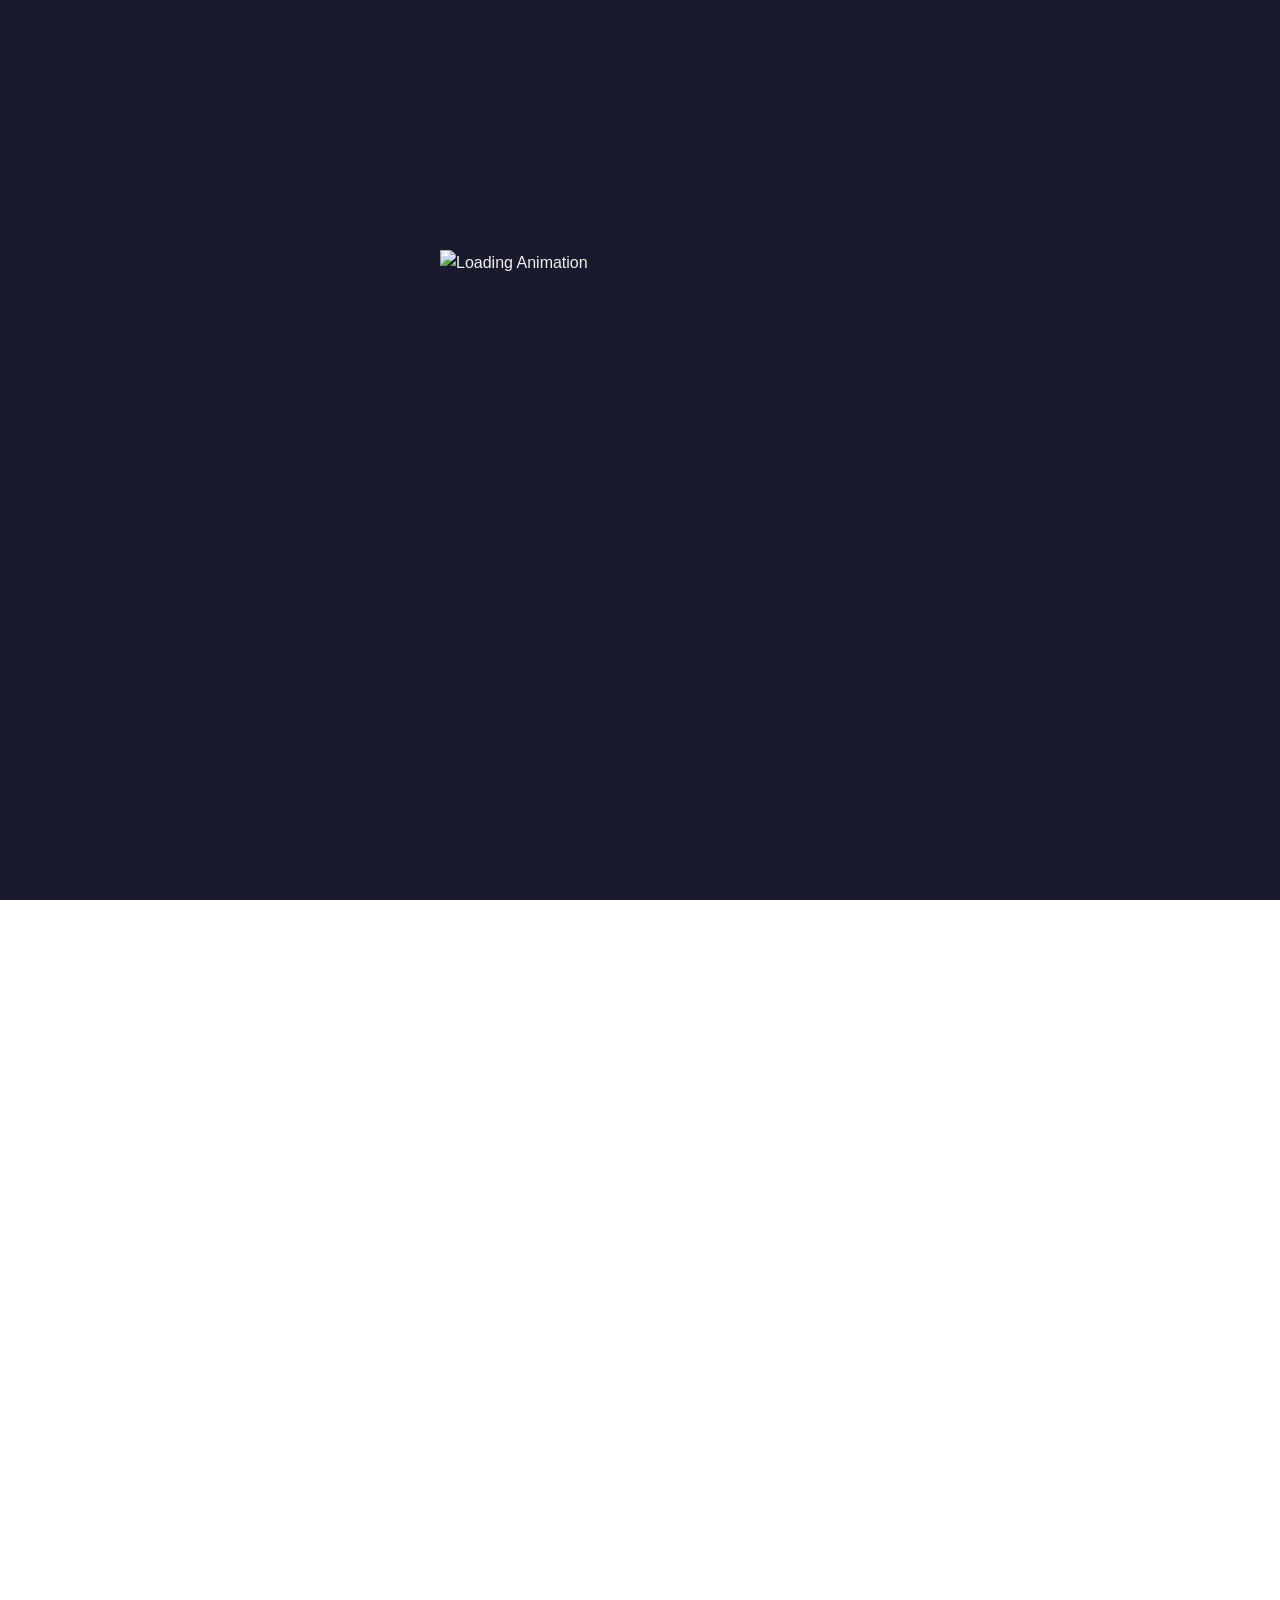
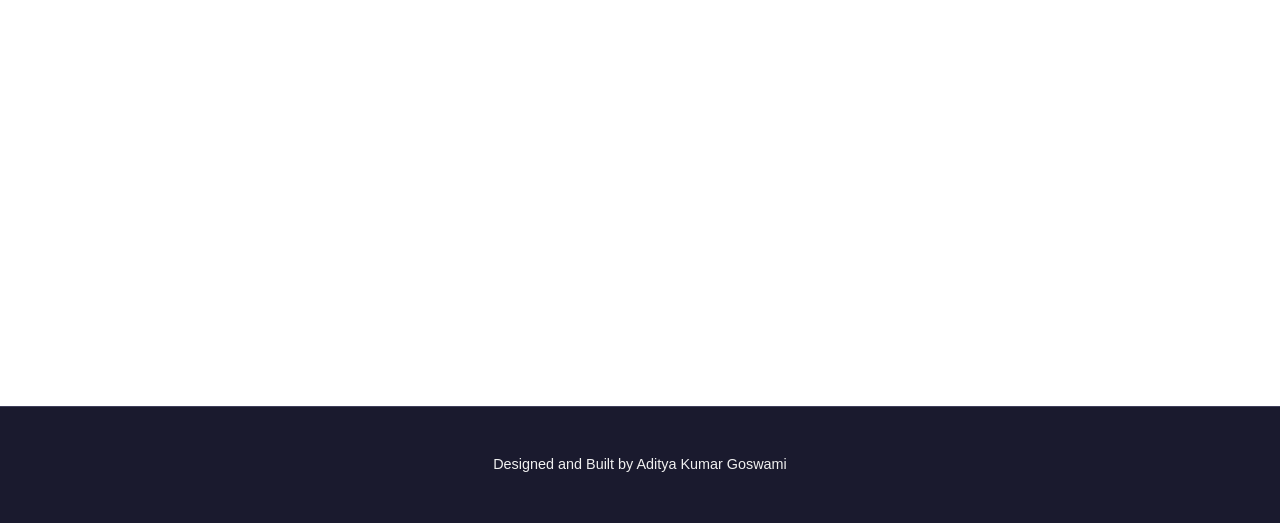
==== commit 779ddae7: "Update index.html" ====
--- a/index.html
+++ b/index.html
@@ -58,7 +58,7 @@
                     </a>
                 </div>
                 <div class="download-button-container">
-                    <a href="" download="Aditya_Kumar_Goswami_CV.pdf">
+                    <a href="" download="Aditya_Kumar_Goswami_Resume_ (2).pdf">
                         <button class="download-cv-btn">Download CV</button>
                     </a>
                 </div>
--- a/style.css
+++ b/style.css
@@ -1,167 +1,623 @@
+:root {
+    --bg-color-start: #0a0a0a;
+    --bg-color-end: #1a1a2e;
+    --card-bg-color: #1a1a2e;
+    --text-color: #f0f0f0;
+    --heading-color: #e6e6fa;
+    --accent-color: #6a059b;
+    --border-color: #3f3f5a;
+}
+
 body {
-  margin: 0;
-  font-family: 'Segoe UI', sans-serif;
-  background-color: #f5f7fa;
-  color: #2d2d2d;
-  transition: background-color 0.3s ease, color 0.3s ease;
+    font-family: 'Poppins', sans-serif;
+    background: linear-gradient(135deg, var(--bg-color-start), var(--bg-color-end));
+    background-attachment: fixed;
+    color: var(--text-color);
+    line-height: 1.6;
+    margin: 0;
+    padding: 0;
+    overflow-x: hidden;
+}
+
+/* Preloader Styles */
+#preloader {
+    position: fixed;
+    top: 0;
+    left: 0;
+    width: 100vw;
+    height: 100vh;
+    background-color: var(--bg-color-end);
+    display: grid;
+    place-items: center;
+    z-index: 9999;
+    opacity: 1;
+    visibility: visible;
+    transition: opacity 0.5s ease, visibility 0.5s ease;
+}
+
+#preloader.hide {
+    opacity: 0;
+    visibility: hidden;
+}
+
+.loader-image {
+    width: 400px;
+    height: 400px;
+    object-fit: contain;
+    animation: pulse-glow 2s infinite alternate;
+}
+
+@keyframes pulse-glow {
+    0% {
+        transform: scale(1);
+        filter: drop-shadow(0 0 10px var(--accent-color));
+    }
+    100% {
+        transform: scale(1.05);
+        filter: drop-shadow(0 0 20px var(--accent-color));
+    }
+}
+
+.container {
+    max-width: 1000px;
+    margin: auto;
+    padding: 0 1.5rem;
 }
 
 header {
-  background-color: #2c3e50;
-  color: white;
-  padding: 20px;
-  display: flex;
-  justify-content: space-between;
-  flex-wrap: wrap;
-  align-items: center;
-}
-
-.header-left {
-  display: flex;
-  align-items: center;
-  .header-left {
-  display: flex;
-  flex-wrap: wrap; /* enables wrapping if needed */
-  align-items: center;
-  gap: 20px;
-  }
-  .intro-text {
-  flex: 1;
-  min-width: 200px;
-  }
-  #typing-intro {
-  font-size: 1.2rem;
-  color: #2980b9;
-  font-weight: bold;
-  padding-top: 8px;
-  }
-  
-}
-
-.profile-pic img {
-  height: 200px;
-  width: 200px;
-  border-radius: 50%;
-  object-fit: cover;
-  margin-right: 20px;
-  border: 4px solid white;
-}
-
-nav ul {
-  display: flex;
-  gap: 15px;
-  list-style: none;
-  padding: 0;
-  margin: 0;
-  flex-wrap: wrap;
-}
-
-nav a {
-  color: white;
-  text-decoration: none;
-  font-weight: bold;
-}
-
-main {
-  padding: 20px;
-}
-
-h2 {
-  color: #0f4c75;
-}
-
-.project-grid {
-  display: grid;
-  grid-template-columns: repeat(auto-fit, minmax(250px, 1fr));
-  gap: 20px;
-}
-
-.project {
-  background-color: #ffffff;
-  border-radius: 12px;
-  box-shadow: 0 4px 15px rgba(0, 0, 0, 0.1);
-  padding: 20px;
-  text-align: center;
-  transition: transform 0.3s ease, box-shadow 0.3s ease;
-}
-
-.project:hover {
-  transform: translateY(-8px);
-  box-shadow: 0 12px 24px rgba(0, 0, 0, 0.2);
-}
-
-.project img {
-  width: 100%;
-  height: 200px;
-  object-fit: cover;
-  background-color: #ecf0f1;
-  border: 2px solid #dcdcdc;
-  padding: 5px;
-  border-radius: 8px;
-}
-
-
-.project a {
-  display: inline-block;
-  margin-top: 10px;
-  background-color: #2980b9;
-  color: white;
-  padding: 10px 15px;
-  border-radius: 6px;
-  text-decoration: none;
-  font-weight: 500;
-}
-
+    background-color: var(--bg-color-end);
+    color: var(--text-color);
+    padding: 1rem 0;
+    position: sticky;
+    top: 0;
+    z-index: 1000;
+    box-shadow: 0 4px 10px rgba(0, 0, 0, 0.4);
+}
+
+header .container {
+    display: flex;
+    justify-content: space-between;
+    align-items: center;
+}
+
+.logo {
+    font-size: 1.5rem;
+    font-weight: 700;
+    color: var(--heading-color);
+}
+
+.nav-links a {
+    color: var(--text-color);
+    text-decoration: none;
+    margin-left: 1.5rem;
+    font-weight: 500;
+    transition: color 0.3s ease, transform 0.3s ease;
+}
+
+.nav-links a:hover {
+    color: var(--accent-color);
+    transform: scale(1.1);
+}
+
+/* Hero section */
+#about {
+    padding: 6rem 0;
+    text-align: center;
+    position: relative;
+    background-image: url('https://images.pexels.com/photos/33685975/pexels-photo-33685975.jpeg');
+    background-size: cover;
+    background-position: center;
+}
+
+#about::before {
+    content: '';
+    position: absolute;
+    top: 0;
+    left: 0;
+    width: 100%;
+    height: 100%;
+    background: rgba(0, 0, 0, 0.6);
+    backdrop-filter: blur(2px);
+    z-index: 1;
+}
+
+.hero {
+    position: relative;
+    z-index: 2;
+}
+
+.profile-picture {
+    width: 150px;
+    height: 150px;
+    border-radius: 50%;
+    object-fit: cover;
+    border: 4px solid var(--accent-color);
+    box-shadow: 0 0 20px rgba(106, 5, 155, 0.7);
+    margin-bottom: 1.5rem;
+    animation: pulse 2s infinite ease-in-out;
+}
+@keyframes pulse {
+    0% { transform: scale(1); box-shadow: 0 0 10px var(--accent-color); }
+    50% { transform: scale(1.05); box-shadow: 0 0 20px var(--accent-color); }
+    100% { transform: scale(1); box-shadow: 0 0 10px var(--accent-color); }
+}
+
+.hero h1 {
+    font-size: 3rem;
+    font-weight: 700;
+    color: var(--heading-color);
+    margin-bottom: 0.5rem;
+}
+
+.hero p {
+    font-size: 1.2rem;
+    max-width: 600px;
+    margin: 0.5rem auto 1.5rem;
+    color: var(--text-color);
+}
+
+.contact-info {
+    display: flex;
+    justify-content: center;
+    flex-wrap: wrap;
+    gap: 1.5rem;
+    margin-top: 1.5rem;
+}
+
+.contact-info a {
+    color: var(--accent-color);
+    text-decoration: none;
+    display: flex;
+    align-items: center;
+    font-weight: 500;
+    transition: transform 0.3s ease;
+}
+
+.contact-info a:hover {
+    transform: translateY(-5px);
+}
+
+.contact-info .icon {
+    margin-right: 0.5rem;
+    font-size: 1.2rem;
+    fill: var(--accent-color);
+    stroke: var(--accent-color);
+}
+
+/* Animated roles styling */
+.animated-roles {
+    font-size: 1.2rem;
+    font-weight: 500;
+    height: 25px; /* Set a fixed height to prevent content shifting */
+}
+.typing-text {
+    color: var(--text-color);
+}
+.cursor {
+    color: var(--accent-color);
+    font-weight: 700;
+    animation: blink 0.7s infinite;
+    display: inline-block;
+    vertical-align: top; /* Keeps cursor aligned with text */
+}
+@keyframes blink {
+    50% { opacity: 0; }
+}
+
+/* General section styling */
+.section {
+    padding: 4rem 0;
+    border-bottom: 1px solid var(--border-color);
+}
+
+.section-heading {
+    text-align: center;
+    font-size: 2.5rem;
+    font-weight: 600;
+    color: var(--heading-color);
+    margin-bottom: 3rem;
+    position: relative;
+    display: flex;
+    align-items: center;
+    justify-content: center;
+    gap: 1rem;
+}
+
+.section-heading::after {
+    content: '';
+    position: absolute;
+    bottom: -15px;
+    left: 50%;
+    transform: translateX(-50%);
+    width: 100px;
+    height: 4px;
+    background-color: var(--accent-color);
+    border-radius: 2px;
+}
+
+.card {
+    background-color: var(--card-bg-color);
+    padding: 2rem;
+    border-radius: 12px;
+    box-shadow: 0 6px 20px rgba(0, 0, 0, 0.4);
+    transition: transform 0.3s ease, box-shadow 0.3s ease;
+    border: 1px solid var(--border-color);
+}
+
+.card:hover {
+    transform: translateY(-10px);
+    box-shadow: 0 10px 30px rgba(0, 0, 0, 0.5);
+}
+
+/* Education & Experience styling */
+.timeline {
+    position: relative;
+    max-width: 800px;
+    margin: 0 auto;
+}
+
+.timeline::before {
+    content: '';
+    position: absolute;
+    width: 3px;
+    background-color: var(--border-color);
+    top: 0;
+    bottom: 0;
+    left: 50%;
+    transform: translateX(-50%);
+}
+
+.timeline-item {
+    display: flex;
+    justify-content: center;
+    margin-bottom: 2rem;
+    position: relative;
+}
+
+.timeline-item-content {
+    width: calc(50% - 20px);
+    padding: 1.5rem;
+}
+
+.timeline-item-content h3 {
+    font-size: 1.5rem;
+    margin-top: 0;
+    color: var(--accent-color);
+}
+
+.timeline-item-content p {
+    margin: 0.5rem 0;
+}
+
+.timeline-item:nth-child(odd) {
+    justify-content: flex-start;
+}
+
+.timeline-item:nth-child(even) {
+    justify-content: flex-end;
+}
+
+.timeline-item:nth-child(odd) .timeline-item-content {
+    text-align: right;
+}
+
+/* Skills styling */
+#skills .skills-grid {
+    display: grid;
+    grid-template-columns: repeat(auto-fit, minmax(280px, 1fr));
+    gap: 1.5rem;
+}
+
+.skill-category h4 {
+    font-size: 1.2rem;
+    font-weight: 600;
+    color: var(--heading-color);
+    margin-top: 0;
+    margin-bottom: 1rem;
+}
+
+.skill-list {
+    display: flex;
+    flex-wrap: wrap;
+    gap: 0.75rem;
+}
+
+.skill-item {
+    background-color: var(--border-color);
+    padding: 0.5rem 1rem;
+    border-radius: 8px;
+    font-size: 0.9rem;
+    transition: background-color 0.3s ease, transform 0.3s ease;
+}
+
+.skill-item:hover {
+    background-color: var(--accent-color);
+    transform: scale(1.05);
+}
+
+/* Projects styling */
+#projects .projects-grid {
+    display: grid;
+    grid-template-columns: repeat(auto-fit, minmax(300px, 1fr));
+    gap: 2rem;
+}
+
+.project-card h3 {
+    font-size: 1.4rem;
+    color: var(--accent-color);
+    margin-top: 0;
+    margin-bottom: 0.5rem;
+}
+
+.project-card p {
+    font-size: 1rem;
+    color: var(--text-color);
+}
+
+.project-card button {
+    background-color: var(--accent-color);
+    color: white;
+    border: none;
+    padding: 0.75rem 1.5rem;
+    border-radius: 8px;
+    cursor: pointer;
+    font-weight: 600;
+    margin-top: 1rem;
+    transition: background-color 0.3s ease;
+}
+
+.project-card button:hover {
+    background-color: #550485;
+}
+
+.project-card .generated-description {
+    margin-top: 1rem;
+    padding-top: 1rem;
+    border-top: 1px dashed var(--border-color);
+    font-size: 0.95rem;
+    line-height: 1.5;
+    color: #ccc;
+}
+
+.project-card .loading-indicator {
+    margin-top: 1rem;
+    font-style: italic;
+    color: #aaa;
+}
+
+/* Certifications styling */
+#certifications .certifications-list {
+    display: flex;
+    flex-wrap: wrap;
+    justify-content: center;
+    gap: 1.5rem;
+}
+
+.certification-card {
+    background-color: var(--card-bg-color);
+    padding: 1.5rem;
+    border-radius: 12px;
+    box-shadow: 0 6px 20px rgba(0, 0, 0, 0.4);
+    width: calc(50% - 1.5rem);
+    transition: transform 0.3s ease, box-shadow 0.3s ease;
+    border: 1px solid var(--border-color);
+}
+
+.certification-card:hover {
+    transform: translateY(-10px);
+    box-shadow: 10px 30px rgba(0, 0, 0, 0.5);
+}
+
+.certification-card h4 {
+    font-size: 1.2rem;
+    color: var(--heading-color);
+    margin-top: 0;
+    margin-bottom: 0.5rem;
+}
+
+.certification-card p {
+    margin: 0;
+    font-size: 0.95rem;
+}
+
+/* Footer */
 footer {
-  text-align: center;
-  padding: 20px;
-  background-color: #2c3e50;
-  color: white;
-}
-
-.dark-mode {
-  background-color: #121212;
-  color: #e0e0e0;
-}
-
-.dark-mode header,
-.dark-mode footer {
-  background-color: #1e1e1e;
-  color: white;
-}
-
-.dark-mode .project {
-  background-color: #1e1e1e;
-  box-shadow: 0 0 10px rgba(255, 255, 255, 0.05);
-}
-
-#typing-intro {
-  font-size: 1.5rem;
-  color: #2980b9;
-  font-weight: bold;
-  text-align: center;
-  padding: 10px;
-  margin-top: 10px;
-}
-
-@media screen and (max-width: 768px) {
-  .header-left {
+    text-align: center;
+    padding: 2rem 0;
+    background-color: var(--card-bg-color);
+    border-top: 1px solid var(--border-color);
+    font-size: 0.9rem;
+}
+
+/* Animation classes */
+.fade-in-up {
+    opacity: 0;
+    transform: translateY(30px);
+    transition: opacity 1s ease-out, transform 1s ease-out;
+}
+.fade-in-up.is-visible {
+    opacity: 1;
+    transform: translateY(0);
+}
+
+/* Mobile responsiveness */
+@media (max-width: 768px) {
+    .nav-links {
+        display: none;
+    }
+    .timeline::before {
+        left: 20px;
+        transform: translateX(0);
+    }
+    .timeline-item {
+        flex-direction: column;
+        align-items: flex-start;
+    }
+    .timeline-item-content {
+        width: auto;
+        padding-left: 20px;
+    }
+    .timeline-item:nth-child(odd) .timeline-item-content,
+    .timeline-item:nth-child(even) .timeline-item-content {
+        text-align: left;
+    }
+    .timeline-item-content {
+        width: 100%;
+    }
+    #certifications .certification-card {
+        width: 100%;
+    }
+}
+.about-content {
+    display: flex;
     flex-direction: column;
     align-items: center;
-    text-align: center;
-  }
-  nav ul {
-    justify-content: center;
+    gap: 2rem;
+}
+.about-text {
+    display: flex;
     flex-direction: column;
     align-items: center;
-  }
-  .profile-pic img {
-    margin-bottom: 10px;
-  }
-  main {
-    padding: 15px;
-  }
-  .project-grid {
-    grid-template-columns: 1fr;
-  }
-}
+}
+.coding-illustration {
+    width: 80%;
+    max-width: 400px;
+    height: auto;
+    margin-top: 2rem;
+}
+
+/* Chatbot Styles */
+#chatbot-button {
+    position: fixed;
+    bottom: 2rem;
+    right: 2rem;
+    width: 60px;
+    height: 60px;
+    border-radius: 50%;
+    background-color: var(--accent-color);
+    color: white;
+    display: flex;
+    justify-content: center;
+    align-items: center;
+    font-size: 2rem;
+    border: none;
+    box-shadow: 0 4px 15px rgba(0, 0, 0, 0.4);
+    cursor: pointer;
+    z-index: 2000;
+    transition: transform 0.3s ease;
+}
+#chatbot-button:hover {
+    transform: scale(1.1);
+}
+#chatbot-container {
+    position: fixed;
+    bottom: 80px;
+    right: 2rem;
+    width: 350px;
+    height: 500px;
+    background-color: var(--card-bg-color);
+    border-radius: 12px;
+    box-shadow: 0 6px 20px rgba(0, 0, 0, 0.6);
+    display: flex;
+    flex-direction: column;
+    z-index: 2000;
+    transform: translateY(100vh);
+    transition: transform 0.4s ease-out;
+    opacity: 0;
+}
+#chatbot-container.is-visible {
+    transform: translateY(0);
+    opacity: 1;
+}
+.chatbot-header {
+    background-color: var(--accent-color);
+    color: white;
+    padding: 1rem;
+    border-top-left-radius: 12px;
+    border-top-right-radius: 12px;
+    font-weight: 600;
+    display: flex;
+    justify-content: space-between;
+    align-items: center;
+}
+.chatbot-header .close-btn {
+    background: none;
+    border: none;
+    color: white;
+    font-size: 1.5rem;
+    cursor: pointer;
+}
+.chatbot-messages {
+    flex-grow: 1;
+    padding: 1rem;
+    overflow-y: auto;
+    display: flex;
+    flex-direction: column;
+    gap: 1rem;
+    scrollbar-width: thin;
+    scrollbar-color: var(--accent-color) transparent;
+}
+.message-bubble {
+    padding: 0.75rem 1rem;
+    border-radius: 12px;
+    word-wrap: break-word;
+    max-width: 80%;
+}
+.user-message {
+    background-color: var(--accent-color);
+    align-self: flex-end;
+}
+.bot-message {
+    background-color: var(--border-color);
+    align-self: flex-start;
+}
+.chatbot-input-area {
+    display: flex;
+    padding: 1rem;
+    border-top: 1px solid var(--border-color);
+    gap: 0.5rem;
+}
+.chatbot-input-area input {
+    flex-grow: 1;
+    padding: 0.75rem;
+    border-radius: 8px;
+    border: 1px solid var(--border-color);
+    background-color: var(--card-bg-color);
+    color: var(--text-color);
+    outline: none;
+}
+.chatbot-input-area button {
+    background-color: var(--accent-color);
+    color: white;
+    border: none;
+    border-radius: 8px;
+    padding: 0 1rem;
+    cursor: pointer;
+}
+.chatbot-typing-indicator {
+    font-style: italic;
+    color: #ccc;
+    padding: 0.5rem 1rem;
+}
+
+/* New CSS for Download CV button */
+.download-button-container {
+    margin-top: 2rem;
+}
+
+.download-cv-btn {
+    background-color: var(--accent-color);
+    color: white;
+    border: none;
+    padding: 0.75rem 2rem;
+    border-radius: 8px;
+    font-weight: 600;
+    cursor: pointer;
+    transition: background-color 0.3s ease, transform 0.3s ease;
+}
+
+.download-cv-btn:hover {
+    background-color: #550485;
+    transform: translateY(-3px);
+}
+
